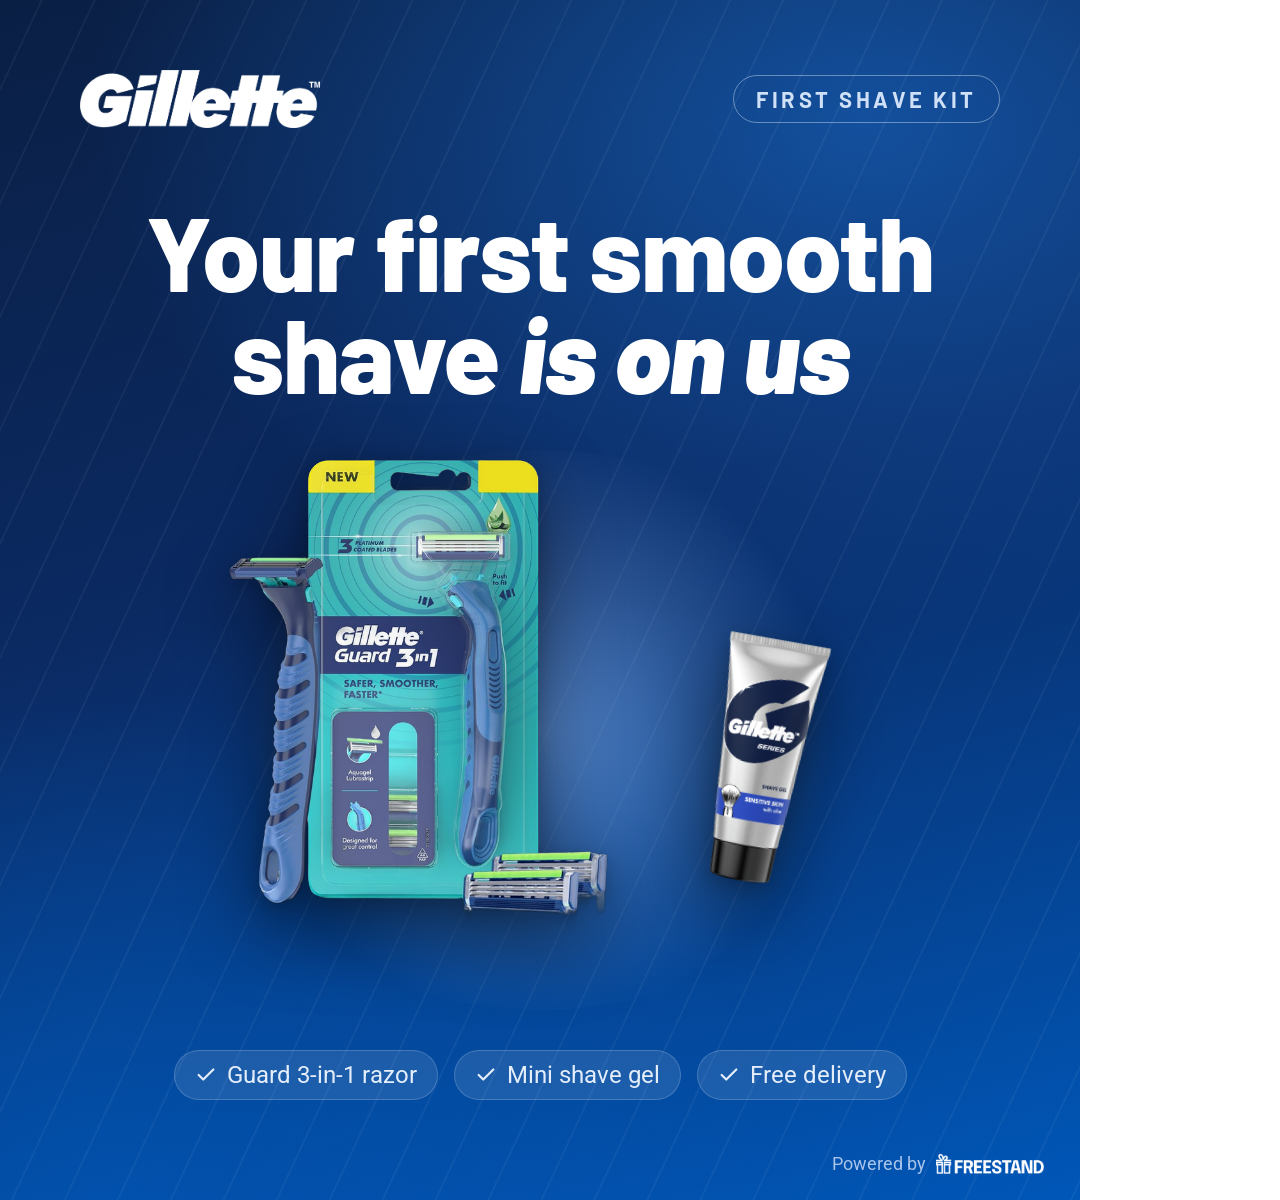
==== assets/src/landing-hero.html @ 4b3dbcdf "Gillette x FreeStand Educate-to-Sample click-through demo Single-page vanilla JS demo (7 steps, 23 s" ====
<!doctype html>
<html><head><meta charset="utf-8"><link rel="stylesheet" href="base.css">
<style>
  .canvas { width: 1080px; height: 1200px; }
  .top { position: absolute; top: 70px; left: 80px; right: 80px; display: flex; align-items: center; justify-content: space-between; }
  .top img { width: 240px; }
  .pill { font-family: 'Barlow'; font-weight: 700; font-size: 22px; letter-spacing: 0.16em; color: #CFE0F7;
    border: 1.5px solid rgba(207,224,247,0.45); border-radius: 999px; padding: 10px 22px; }
  .headline { position: absolute; top: 200px; left: 80px; right: 80px; font-size: 104px; text-align: center; }
  .headline em { font-style: italic; font-weight: 900; }
  .glow { left: 190px; top: 450px; width: 700px; height: 560px; }
  .pack { position: absolute; left: 150px; top: 420px; width: 640px; }
  .gel { position: absolute; left: 600px; top: 600px; width: 320px; transform: rotate(10deg); }
  .chips { position: absolute; top: 1050px; left: 0; right: 0; display: flex; justify-content: center; gap: 16px; }
  .chip { font-size: 24px; color: #E4EEFB; background: rgba(255,255,255,0.10); border: 1px solid rgba(255,255,255,0.18);
    padding: 10px 20px; border-radius: 999px; display: inline-flex; align-items: center; gap: 10px; }
  .chip svg { width: 22px; height: 22px; }
  .powered { position: absolute; bottom: 26px; right: 36px; display: flex; align-items: center; gap: 10px; font-size: 18px; color: #A9C4EA; }
  .powered img { height: 20px; }
</style></head>
<body>
<div class="canvas bg-gillette streaks">
  <div class="top"><img src="../gillette-logo-white.png" alt="Gillette"><span class="pill">FIRST SHAVE KIT</span></div>
  <div class="headline display">Your first smooth shave <em>is on us</em></div>
  <div class="glow"></div>
  <img class="pack shadow-prod" src="../guard-3in1-pack.png" alt="">
  <img class="gel shadow-prod" src="../gillette-gel.png" alt="">
  <div class="chips">
    <span class="chip"><svg viewBox="0 0 24 24" fill="none" stroke="currentColor" stroke-width="2.4" stroke-linecap="round" stroke-linejoin="round"><path d="M20 6 9 17l-5-5"/></svg>Guard 3-in-1 razor</span>
    <span class="chip"><svg viewBox="0 0 24 24" fill="none" stroke="currentColor" stroke-width="2.4" stroke-linecap="round" stroke-linejoin="round"><path d="M20 6 9 17l-5-5"/></svg>Mini shave gel</span>
    <span class="chip"><svg viewBox="0 0 24 24" fill="none" stroke="currentColor" stroke-width="2.4" stroke-linecap="round" stroke-linejoin="round"><path d="M20 6 9 17l-5-5"/></svg>Free delivery</span>
  </div>
  <div class="powered">Powered by <img src="../freestand-logo-white.png" alt="FreeStand"></div>
</div>
</body></html>
---- assets/src/base.css ----
/* Shared tokens for the Gillette x FreeStand creative sources.
   Edit copy in each HTML file, then re-render with: node render-all.js */
@import url('https://fonts.googleapis.com/css2?family=Barlow:ital,wght@0,500;0,600;0,700;0,800;0,900;1,800;1,900&family=Roboto:wght@400;500;700;900&display=swap');

:root {
  --navy: #0A1F44;
  --navy-2: #0E2A5C;
  --blue: #0057B8;
  --blue-2: #1A73D9;
  --silver: #C9D1DC;
  --silver-2: #E9EDF3;
  --white: #FFFFFF;
  --teal: #3FC1C9;
}

* { margin: 0; padding: 0; box-sizing: border-box; }
html, body { background: transparent; }
body { font-family: 'Roboto', sans-serif; color: var(--white); -webkit-font-smoothing: antialiased; }

.canvas { position: relative; overflow: hidden; }
.display { font-family: 'Barlow', sans-serif; font-weight: 800; letter-spacing: -0.01em; line-height: 0.98; }
.eyebrow { font-family: 'Barlow', sans-serif; font-weight: 700; letter-spacing: 0.22em; text-transform: uppercase; }

/* Navy to Gillette blue gradient used across ads */
.bg-gillette {
  background:
    radial-gradient(120% 70% at 80% 10%, rgba(26,115,217,0.55) 0%, rgba(26,115,217,0) 60%),
    radial-gradient(90% 60% at 10% 100%, rgba(0,87,184,0.55) 0%, rgba(0,87,184,0) 70%),
    linear-gradient(165deg, #0A1F44 0%, #0B2A63 45%, #0057B8 100%);
}
/* Fine diagonal "blade" light streaks */
.streaks::before {
  content: ""; position: absolute; inset: -20%;
  background: repeating-linear-gradient(115deg, rgba(255,255,255,0) 0 46px, rgba(255,255,255,0.045) 46px 48px);
  pointer-events: none;
}
.glow { position: absolute; border-radius: 50%; background: radial-gradient(circle, rgba(140,190,255,0.55) 0%, rgba(140,190,255,0) 65%); }

.cta {
  display: inline-flex; align-items: center; gap: 18px;
  background: linear-gradient(180deg, #FFFFFF 0%, #E3E9F1 100%);
  color: var(--navy); font-family: 'Barlow', sans-serif; font-weight: 800;
  border-radius: 999px; box-shadow: 0 14px 40px rgba(0,0,0,0.35), inset 0 -3px 0 rgba(10,31,68,0.12);
}
.shadow-prod { filter: drop-shadow(0 30px 40px rgba(0,0,0,0.45)) drop-shadow(0 6px 10px rgba(0,0,0,0.25)); }
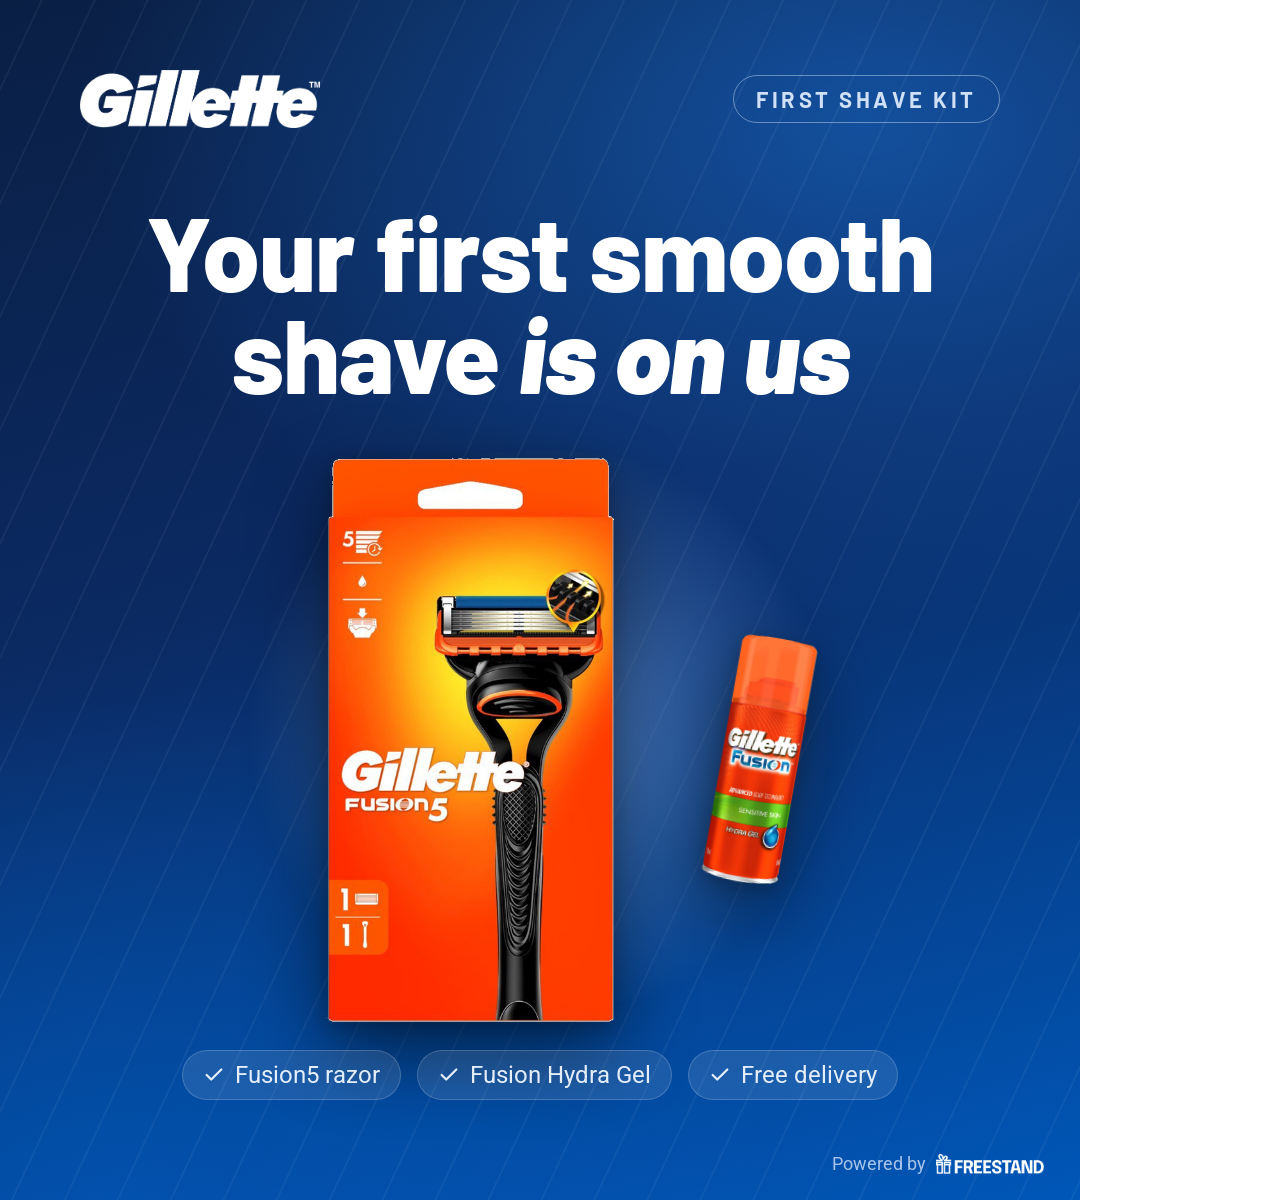
==== commit 501eddea: "Customise for Gillette Fusion5 (shave only); drop media cost; sharper headline - Product swapped fro" ====
--- a/assets/src/landing-hero.html
+++ b/assets/src/landing-hero.html
@@ -23,11 +23,11 @@
   <div class="top"><img src="../gillette-logo-white.png" alt="Gillette"><span class="pill">FIRST SHAVE KIT</span></div>
   <div class="headline display">Your first smooth shave <em>is on us</em></div>
   <div class="glow"></div>
-  <img class="pack shadow-prod" src="../guard-3in1-pack.png" alt="">
-  <img class="gel shadow-prod" src="../gillette-gel.png" alt="">
+  <img class="pack shadow-prod" src="../fusion5-pack.png" alt="">
+  <img class="gel shadow-prod" src="../fusion-gel.png" alt="">
   <div class="chips">
-    <span class="chip"><svg viewBox="0 0 24 24" fill="none" stroke="currentColor" stroke-width="2.4" stroke-linecap="round" stroke-linejoin="round"><path d="M20 6 9 17l-5-5"/></svg>Guard 3-in-1 razor</span>
-    <span class="chip"><svg viewBox="0 0 24 24" fill="none" stroke="currentColor" stroke-width="2.4" stroke-linecap="round" stroke-linejoin="round"><path d="M20 6 9 17l-5-5"/></svg>Mini shave gel</span>
+    <span class="chip"><svg viewBox="0 0 24 24" fill="none" stroke="currentColor" stroke-width="2.4" stroke-linecap="round" stroke-linejoin="round"><path d="M20 6 9 17l-5-5"/></svg>Fusion5 razor</span>
+    <span class="chip"><svg viewBox="0 0 24 24" fill="none" stroke="currentColor" stroke-width="2.4" stroke-linecap="round" stroke-linejoin="round"><path d="M20 6 9 17l-5-5"/></svg>Fusion Hydra Gel</span>
     <span class="chip"><svg viewBox="0 0 24 24" fill="none" stroke="currentColor" stroke-width="2.4" stroke-linecap="round" stroke-linejoin="round"><path d="M20 6 9 17l-5-5"/></svg>Free delivery</span>
   </div>
   <div class="powered">Powered by <img src="../freestand-logo-white.png" alt="FreeStand"></div>
